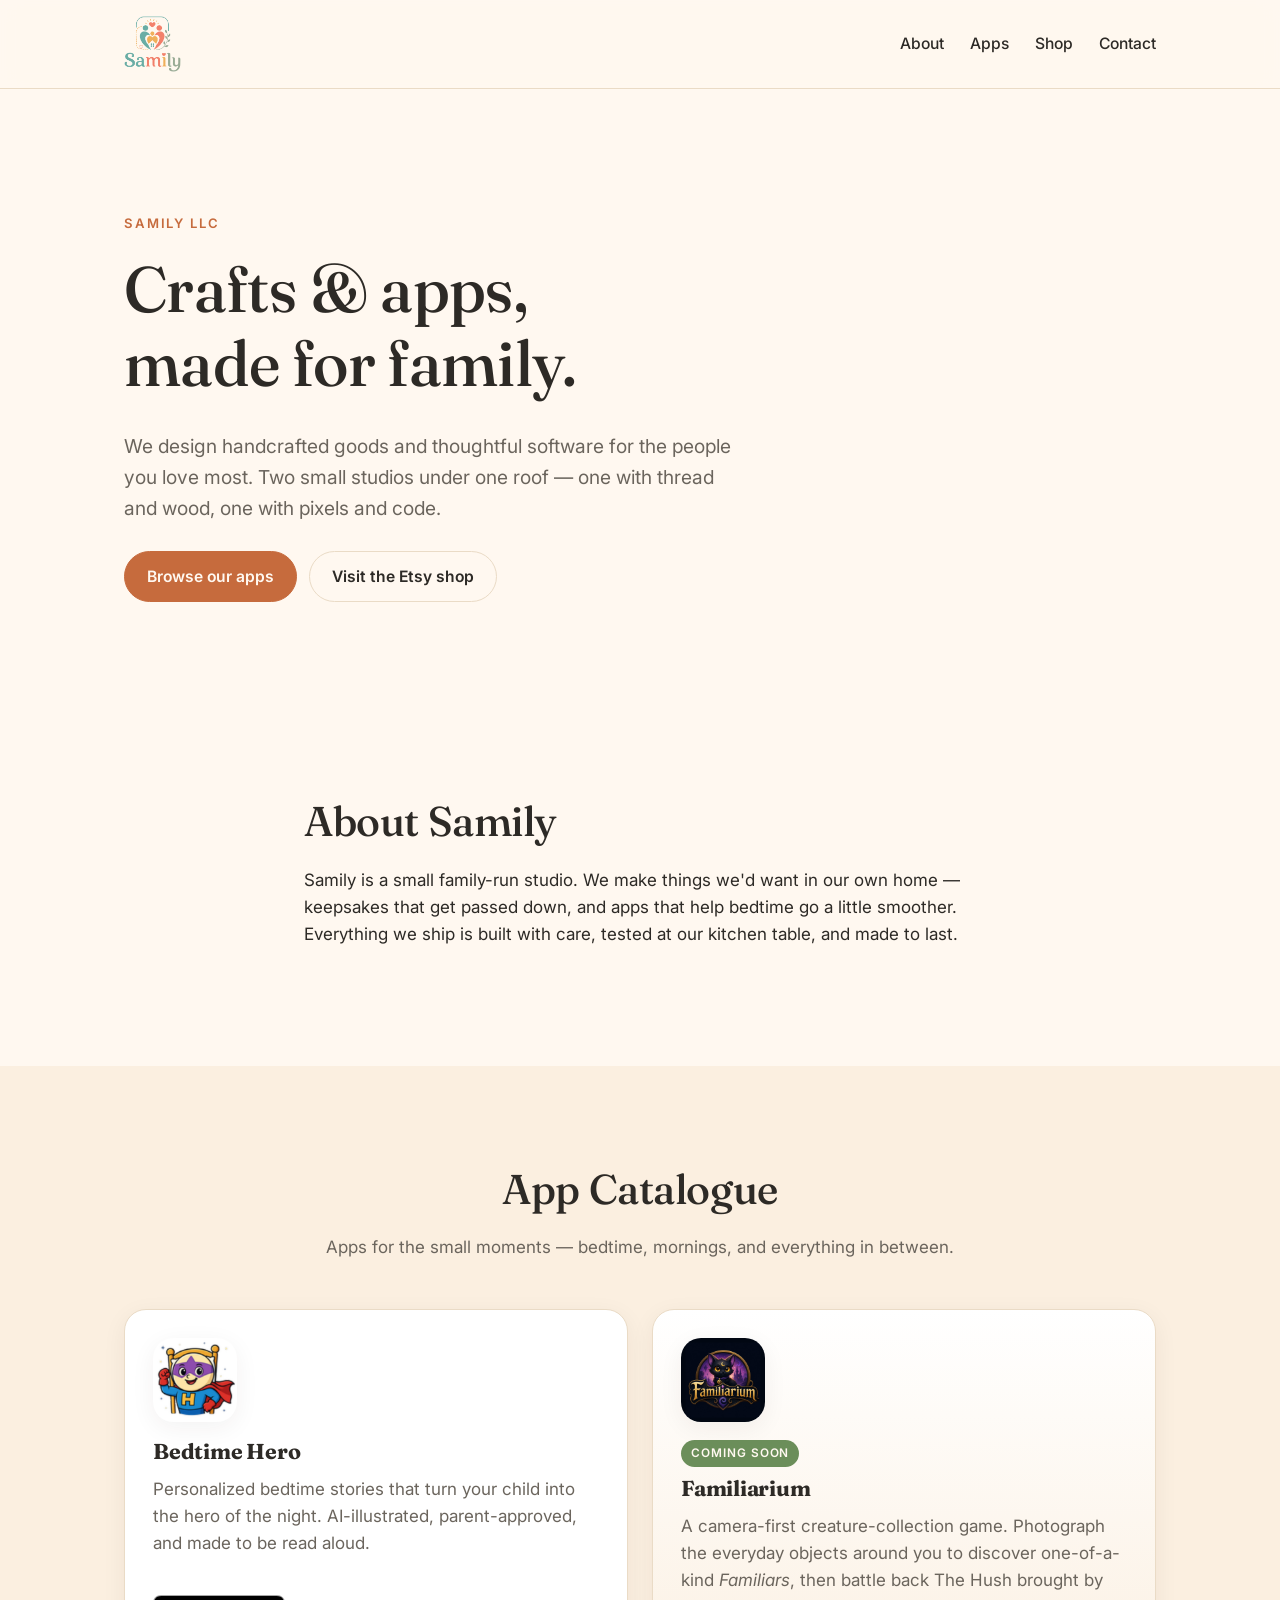
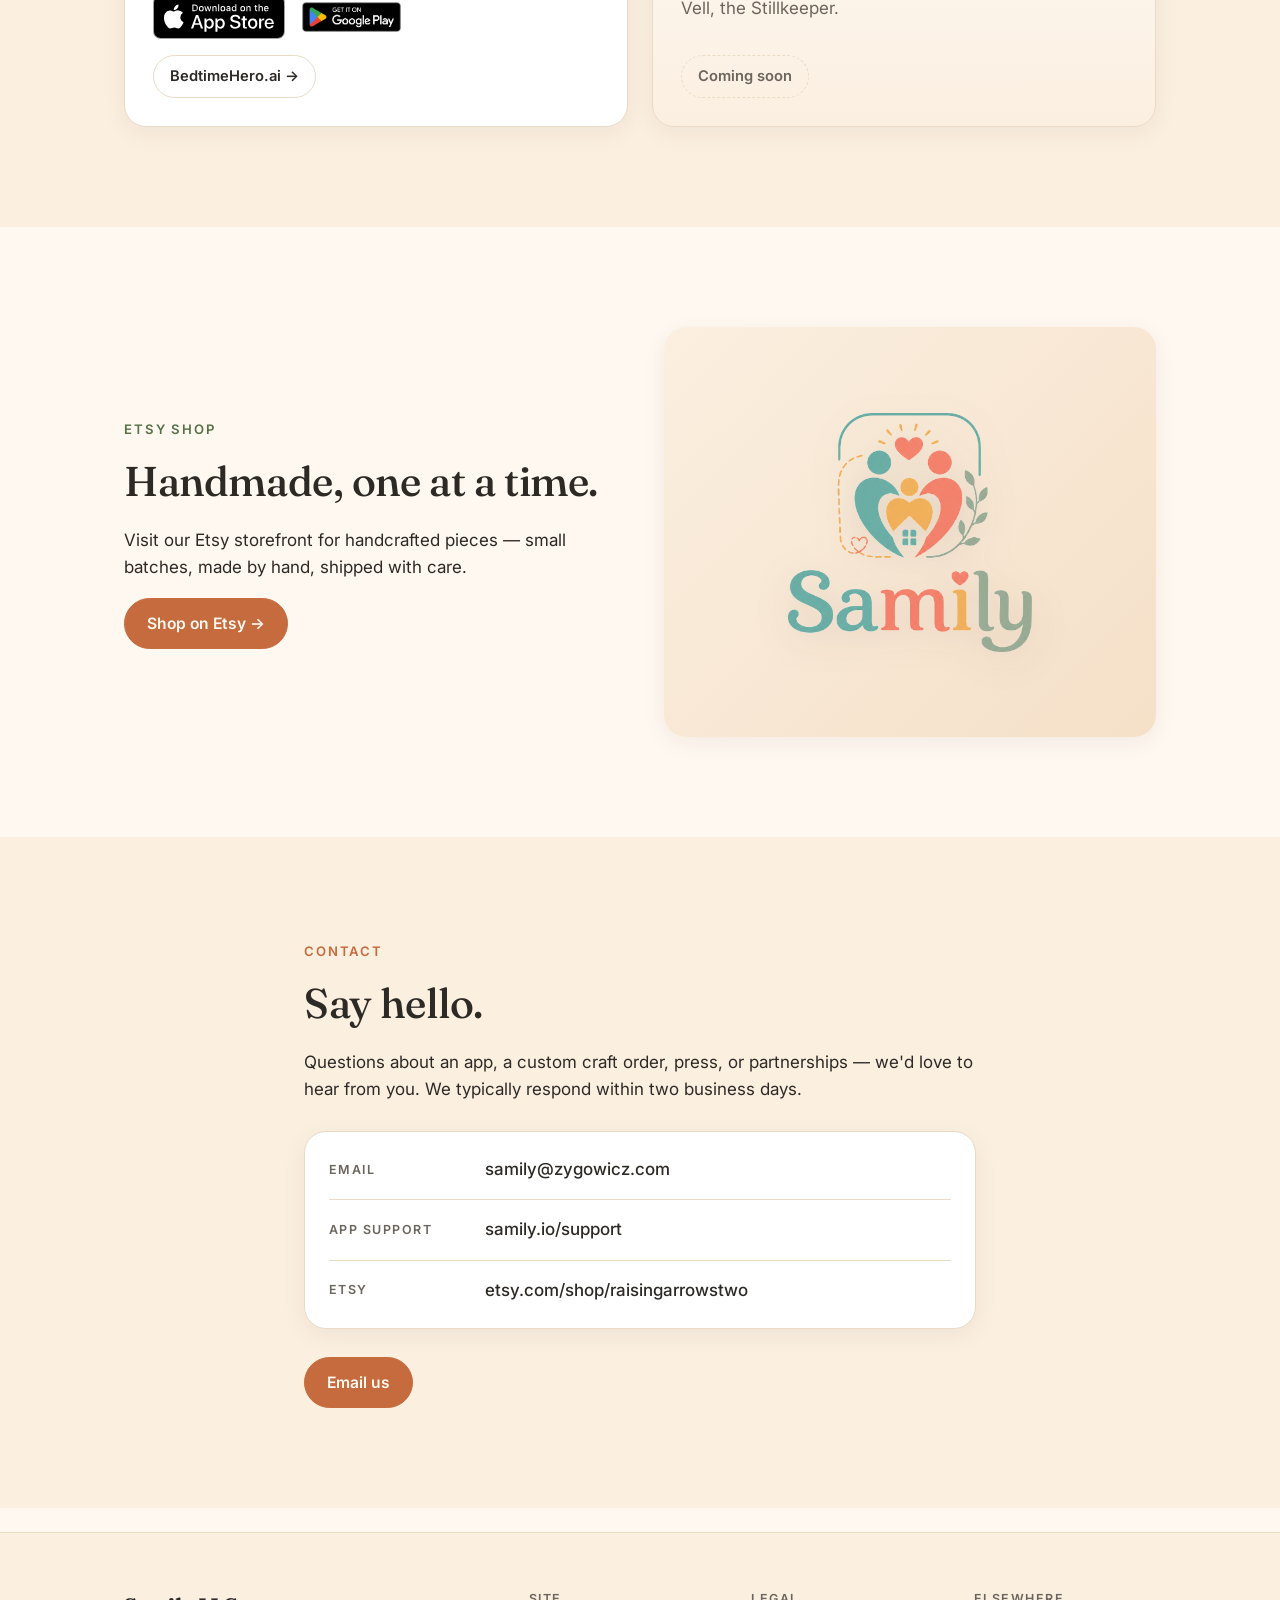
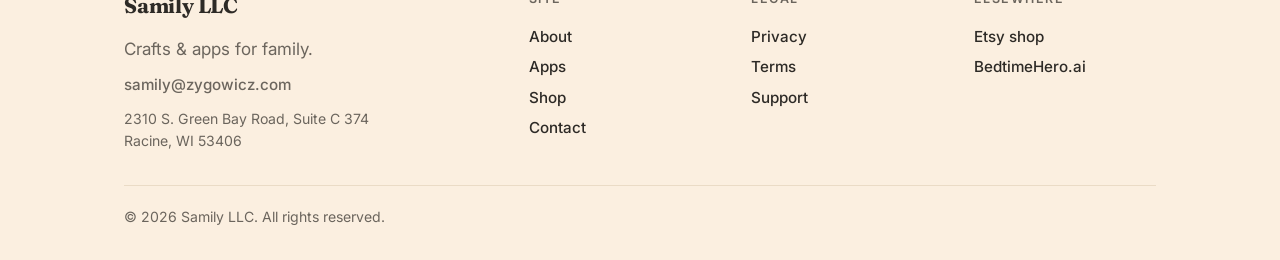
==== index.html @ d43f309b "Initial Samily marketing site Static GitHub Pages site for Samily LLC: hero, About, App Catalogue (B" ====
<!doctype html>
<html lang="en">
<head>
  <meta charset="utf-8" />
  <meta name="viewport" content="width=device-width, initial-scale=1" />
  <title>Samily &mdash; Crafts &amp; Apps for Family</title>
  <meta name="description" content="Samily LLC makes handcrafted goods and thoughtful apps designed around family life. Browse our Etsy shop and app catalogue." />
  <meta property="og:title" content="Samily &mdash; Crafts &amp; Apps for Family" />
  <meta property="og:description" content="Handcrafted goods and thoughtful apps designed around family life." />
  <meta property="og:type" content="website" />
  <meta name="theme-color" content="#FFF8F0" />
  <link rel="icon" type="image/png" href="assets/brand/samily-logo.png" />
  <link rel="apple-touch-icon" href="assets/brand/samily-logo.png" />
  <meta property="og:image" content="assets/brand/samily-logo.png" />
  <link rel="preconnect" href="https://fonts.googleapis.com" />
  <link rel="preconnect" href="https://fonts.gstatic.com" crossorigin />
  <link href="https://fonts.googleapis.com/css2?family=Fraunces:opsz,wght@9..144,500;9..144,700&family=Inter:wght@400;500;600&display=swap" rel="stylesheet" />
  <link rel="stylesheet" href="styles.css" />
</head>
<body>
  <header class="site-header">
    <div class="container header-inner">
      <a class="brand" href="#top" aria-label="Samily home">
        <img class="brand-logo" src="assets/brand/samily-logo.png" alt="Samily" width="160" height="160" />
      </a>
      <nav class="site-nav" aria-label="Primary">
        <a href="#about">About</a>
        <a href="#apps">Apps</a>
        <a href="#shop">Shop</a>
        <a href="#contact">Contact</a>
      </nav>
    </div>
  </header>

  <main id="top">
    <section class="hero">
      <div class="container">
        <p class="eyebrow">Samily LLC</p>
        <h1>Crafts &amp; apps,<br/>made for family.</h1>
        <p class="lede">We design handcrafted goods and thoughtful software for the people you love most. Two small studios under one roof &mdash; one with thread and wood, one with pixels and code.</p>
        <div class="cta-row">
          <a class="btn btn-primary" href="#apps">Browse our apps</a>
          <a class="btn btn-ghost" href="#shop">Visit the Etsy shop</a>
        </div>
      </div>
    </section>

    <section id="about" class="section">
      <div class="container narrow">
        <h2>About Samily</h2>
        <p>Samily is a small family-run studio. We make things we'd want in our own home &mdash; keepsakes that get passed down, and apps that help bedtime go a little smoother. Everything we ship is built with care, tested at our kitchen table, and made to last.</p>
      </div>
    </section>

    <section id="apps" class="section section-alt">
      <div class="container">
        <header class="section-head">
          <h2>App Catalogue</h2>
          <p>Apps for the small moments &mdash; bedtime, mornings, and everything in between.</p>
        </header>

        <div class="cards">
          <article class="card">
            <img class="card-icon-img" src="assets/apps/bedtime-hero-icon.png" alt="Bedtime Hero app icon" width="96" height="96" loading="lazy" />
            <div class="card-body">
              <h3>Bedtime Hero</h3>
              <p>Personalized bedtime stories that turn your child into the hero of the night. AI-illustrated, parent-approved, and made to be read aloud.</p>
              <div class="store-badges">
                <a href="https://apps.apple.com/us/app/bedtime-hero/id6743965612" target="_blank" rel="noopener" aria-label="Download Bedtime Hero on the App Store">
                  <img src="assets/badges/app-store.svg" alt="Download on the App Store" height="44" />
                </a>
                <a href="https://play.google.com/store/apps/details?id=ai.bedtimehero" target="_blank" rel="noopener" aria-label="Get Bedtime Hero on Google Play">
                  <img src="assets/badges/google-play.png" alt="Get it on Google Play" height="44" />
                </a>
              </div>
              <div class="card-actions">
                <a class="btn btn-ghost btn-sm" href="https://BedtimeHero.ai" target="_blank" rel="noopener">BedtimeHero.ai &rarr;</a>
              </div>
            </div>
          </article>

          <article class="card card-soon">
            <img class="card-icon-img" src="assets/apps/familiarium-icon.png" alt="Familiarium app icon" width="96" height="96" loading="lazy" />
            <div class="card-body">
              <div class="badge">Coming soon</div>
              <h3>Familiarium</h3>
              <p>A camera-first creature-collection game. Photograph the everyday objects around you to discover one-of-a-kind <em>Familiars</em>, then battle back The Hush brought by Vell, the Stillkeeper.</p>
              <div class="card-actions">
                <span class="btn btn-disabled btn-sm" aria-disabled="true">Coming soon</span>
              </div>
            </div>
          </article>
        </div>
      </div>
    </section>

    <section id="shop" class="section">
      <div class="container shop-grid">
        <div>
          <p class="eyebrow eyebrow-sage">Etsy Shop</p>
          <h2>Handmade, one at a time.</h2>
          <p>Visit our Etsy storefront for handcrafted pieces &mdash; small batches, made by hand, shipped with care.</p>
          <a class="btn btn-primary" href="https://www.etsy.com/shop/raisingarrowstwo" target="_blank" rel="noopener">Shop on Etsy &rarr;</a>
        </div>
        <div class="shop-card">
          <img class="shop-logo" src="assets/brand/samily-logo.png" alt="Samily logo" />
        </div>
      </div>
    </section>

    <section id="contact" class="section section-alt">
      <div class="container narrow contact-block">
        <p class="eyebrow">Contact</p>
        <h2>Say hello.</h2>
        <p>Questions about an app, a custom craft order, press, or partnerships &mdash; we'd love to hear from you. We typically respond within two business days.</p>
        <div class="contact-card">
          <div class="contact-row">
            <span class="contact-label">Email</span>
            <a class="contact-value" href="mailto:samily@zygowicz.com">samily@zygowicz.com</a>
          </div>
          <div class="contact-row">
            <span class="contact-label">App support</span>
            <a class="contact-value" href="support.html">samily.io/support</a>
          </div>
          <div class="contact-row">
            <span class="contact-label">Etsy</span>
            <a class="contact-value" href="https://www.etsy.com/shop/raisingarrowstwo" target="_blank" rel="noopener">etsy.com/shop/raisingarrowstwo</a>
          </div>
        </div>
        <div class="cta-row">
          <a class="btn btn-primary" href="mailto:samily@zygowicz.com">Email us</a>
        </div>
      </div>
    </section>
  </main>

  <footer class="site-footer">
    <div class="container">
      <div class="footer-grid">
        <div class="footer-col">
          <p class="brand-name footer-brand">Samily LLC</p>
          <p class="muted">Crafts &amp; apps for family.</p>
          <p class="muted small">
            <a href="mailto:samily@zygowicz.com">samily@zygowicz.com</a>
          </p>
          <p class="muted small footer-address">2310 S. Green Bay Road, Suite C 374<br/>Racine, WI 53406</p>
        </div>
        <div class="footer-col">
          <p class="footer-heading">Site</p>
          <a href="#about">About</a>
          <a href="#apps">Apps</a>
          <a href="#shop">Shop</a>
          <a href="#contact">Contact</a>
        </div>
        <div class="footer-col">
          <p class="footer-heading">Legal</p>
          <a href="privacy.html">Privacy</a>
          <a href="terms.html">Terms</a>
          <a href="support.html">Support</a>
        </div>
        <div class="footer-col">
          <p class="footer-heading">Elsewhere</p>
          <a href="https://www.etsy.com/shop/raisingarrowstwo" target="_blank" rel="noopener">Etsy shop</a>
          <a href="https://BedtimeHero.ai" target="_blank" rel="noopener">BedtimeHero.ai</a>
        </div>
      </div>
      <p class="muted small footer-copyright">&copy; <span id="year"></span> Samily LLC. All rights reserved.</p>
    </div>
  </footer>

  <script>document.getElementById('year').textContent = new Date().getFullYear();</script>
</body>
</html>
---- styles.css ----
:root {
  --bg: #FFF8F0;
  --bg-alt: #FBEFE0;
  --accent: #C66B3D;
  --accent-dark: #A85728;
  --sage: #6B8E5A;
  --sage-dark: #557247;
  --text: #2D2A26;
  --text-muted: #6B655D;
  --border: #EADBC6;
  --shadow: 0 6px 24px rgba(45, 42, 38, 0.06);
  --shadow-lg: 0 16px 40px rgba(45, 42, 38, 0.10);
  --radius: 14px;
  --radius-lg: 22px;
  --serif: "Fraunces", ui-serif, Georgia, serif;
  --sans: "Inter", system-ui, -apple-system, "Segoe UI", sans-serif;
}

* { box-sizing: border-box; }

html { scroll-behavior: smooth; }

body {
  margin: 0;
  background: var(--bg);
  color: var(--text);
  font-family: var(--sans);
  font-size: 17px;
  line-height: 1.6;
  -webkit-font-smoothing: antialiased;
}

a { color: var(--accent-dark); text-decoration: none; }
a:hover { text-decoration: underline; }

h1, h2, h3 {
  font-family: var(--serif);
  font-weight: 500;
  line-height: 1.15;
  letter-spacing: -0.01em;
  margin: 0 0 0.5em;
  color: var(--text);
}

h1 { font-size: clamp(2.4rem, 5vw, 4rem); font-weight: 500; }
h2 { font-size: clamp(1.8rem, 3.4vw, 2.6rem); }
h3 { font-size: 1.35rem; font-weight: 700; }

p { margin: 0 0 1em; }

.container {
  width: 100%;
  max-width: 1080px;
  margin: 0 auto;
  padding: 0 24px;
}
.container.narrow { max-width: 720px; }

/* Header */
.site-header {
  position: sticky;
  top: 0;
  z-index: 10;
  background: rgba(255, 248, 240, 0.85);
  backdrop-filter: saturate(160%) blur(10px);
  -webkit-backdrop-filter: saturate(160%) blur(10px);
  border-bottom: 1px solid var(--border);
}
.header-inner {
  display: flex;
  align-items: center;
  justify-content: space-between;
  padding-top: 16px;
  padding-bottom: 16px;
}
.brand {
  display: inline-flex;
  align-items: center;
  color: var(--text);
}
.brand:hover { text-decoration: none; }
.brand-logo {
  height: 56px;
  width: auto;
  display: block;
}
.brand-name { letter-spacing: -0.01em; font-family: var(--serif); font-weight: 700; font-size: 1.4rem; }

.site-nav { display: flex; gap: 26px; }
.site-nav a {
  color: var(--text);
  font-weight: 500;
  font-size: 0.98rem;
}
.site-nav a:hover { color: var(--accent-dark); text-decoration: none; }

/* Hero */
.hero {
  padding: clamp(56px, 10vw, 120px) 0 clamp(48px, 8vw, 96px);
}
.eyebrow {
  display: inline-block;
  font-size: 0.82rem;
  font-weight: 600;
  letter-spacing: 0.14em;
  text-transform: uppercase;
  color: var(--accent);
  margin: 0 0 18px;
}
.eyebrow-sage { color: var(--sage-dark); }
.lede {
  font-size: clamp(1.05rem, 1.6vw, 1.2rem);
  color: var(--text-muted);
  max-width: 620px;
  margin-top: 12px;
}
.cta-row {
  display: flex;
  flex-wrap: wrap;
  gap: 12px;
  margin-top: 28px;
}

/* Buttons */
.btn {
  display: inline-flex;
  align-items: center;
  justify-content: center;
  padding: 12px 22px;
  border-radius: 999px;
  font-weight: 600;
  font-size: 0.98rem;
  border: 1.5px solid transparent;
  transition: transform 0.12s ease, background 0.12s ease, color 0.12s ease, border-color 0.12s ease;
  cursor: pointer;
  white-space: nowrap;
}
.btn:hover { text-decoration: none; transform: translateY(-1px); }
.btn-sm { padding: 9px 16px; font-size: 0.92rem; }
.btn-primary {
  background: var(--accent);
  color: #FFF8F0;
  border-color: var(--accent);
}
.btn-primary:hover { background: var(--accent-dark); border-color: var(--accent-dark); }
.btn-ghost {
  background: transparent;
  color: var(--text);
  border-color: var(--border);
}
.btn-ghost:hover { background: var(--bg-alt); border-color: var(--accent); color: var(--accent-dark); }
.btn-disabled {
  background: transparent;
  color: var(--text-muted);
  border: 1.5px dashed var(--border);
  cursor: not-allowed;
}

/* Sections */
.section { padding: clamp(56px, 8vw, 100px) 0; }
.section-alt { background: var(--bg-alt); }
.section-head { text-align: center; max-width: 640px; margin: 0 auto 48px; }
.section-head p { color: var(--text-muted); }

/* Cards */
.cards {
  display: grid;
  grid-template-columns: repeat(auto-fit, minmax(280px, 1fr));
  gap: 24px;
}
.card {
  background: #fff;
  border: 1px solid var(--border);
  border-radius: var(--radius-lg);
  padding: 28px;
  box-shadow: var(--shadow);
  display: flex;
  flex-direction: column;
  gap: 18px;
  transition: transform 0.2s ease, box-shadow 0.2s ease;
}
.card:hover { transform: translateY(-3px); box-shadow: var(--shadow-lg); }
.card-icon {
  font-size: 2.4rem;
  width: 64px;
  height: 64px;
  border-radius: 18px;
  background: var(--bg-alt);
  display: flex;
  align-items: center;
  justify-content: center;
}
.card-icon-img {
  width: 84px;
  height: 84px;
  border-radius: 20px;
  object-fit: cover;
  box-shadow: var(--shadow);
  background: #fff;
}
.card-soon { background: linear-gradient(180deg, #fff 0%, #FBEFE0 100%); }
.card-soon .card-icon { background: #fff; }
.store-badges {
  display: flex;
  flex-wrap: wrap;
  gap: 10px;
  margin-top: 18px;
}
.store-badges a { display: inline-flex; transition: transform 0.12s ease; }
.store-badges a:hover { transform: translateY(-2px); }
.store-badges img { height: 44px; width: auto; display: block; }
.card-body { display: flex; flex-direction: column; flex: 1; }
.card-body p { color: var(--text-muted); flex: 1; }
.card-actions {
  display: flex;
  flex-wrap: wrap;
  gap: 8px;
  margin-top: 16px;
}
.badge {
  display: inline-block;
  align-self: flex-start;
  background: var(--sage);
  color: #FFF8F0;
  font-size: 0.74rem;
  font-weight: 600;
  letter-spacing: 0.08em;
  text-transform: uppercase;
  padding: 4px 10px;
  border-radius: 999px;
  margin-bottom: 10px;
}

/* Shop */
.shop-grid {
  display: grid;
  grid-template-columns: 1fr 1fr;
  gap: 48px;
  align-items: center;
}
@media (max-width: 720px) {
  .shop-grid { grid-template-columns: 1fr; }
}
.shop-card {
  background: linear-gradient(135deg, var(--bg-alt) 0%, #F5E0C8 100%);
  border-radius: var(--radius-lg);
  padding: 48px;
  box-shadow: var(--shadow);
  aspect-ratio: 1.2 / 1;
  display: flex;
  align-items: center;
  justify-content: center;
}
.shop-logo {
  max-width: 78%;
  max-height: 78%;
  width: auto;
  height: auto;
  object-fit: contain;
  filter: drop-shadow(0 8px 18px rgba(45, 42, 38, 0.10));
}

/* Contact */
.contact-block { text-align: left; }
.contact-card {
  background: #fff;
  border: 1px solid var(--border);
  border-radius: var(--radius-lg);
  padding: 8px 24px;
  box-shadow: var(--shadow);
  margin: 28px 0;
}
.contact-row {
  display: grid;
  grid-template-columns: 140px 1fr;
  align-items: center;
  gap: 16px;
  padding: 16px 0;
  border-bottom: 1px solid var(--border);
}
.contact-row:last-child { border-bottom: none; }
@media (max-width: 560px) {
  .contact-row { grid-template-columns: 1fr; gap: 4px; padding: 14px 0; }
}
.contact-label {
  font-size: 0.78rem;
  font-weight: 600;
  letter-spacing: 0.12em;
  text-transform: uppercase;
  color: var(--text-muted);
}
.contact-value { font-weight: 500; color: var(--text); word-break: break-word; }
.contact-value:hover { color: var(--accent-dark); }

/* Footer */
.site-footer {
  border-top: 1px solid var(--border);
  background: var(--bg-alt);
  padding: 56px 0 32px;
  margin-top: 24px;
}
.footer-grid {
  display: grid;
  grid-template-columns: 2fr 1fr 1fr 1fr;
  gap: 40px;
  margin-bottom: 32px;
}
@media (max-width: 720px) {
  .footer-grid { grid-template-columns: 1fr 1fr; gap: 32px 24px; }
}
@media (max-width: 460px) {
  .footer-grid { grid-template-columns: 1fr; }
}
.footer-col { display: flex; flex-direction: column; gap: 6px; }
.footer-col a {
  color: var(--text);
  font-weight: 500;
  font-size: 0.95rem;
}
.footer-col a:hover { color: var(--accent-dark); }
.footer-heading {
  font-size: 0.78rem;
  font-weight: 600;
  letter-spacing: 0.12em;
  text-transform: uppercase;
  color: var(--text-muted);
  margin: 0 0 10px;
}
.footer-brand { font-family: var(--serif); font-size: 1.3rem; font-weight: 700; margin: 0 0 4px; }
.footer-address { margin-top: 12px; }
.footer-copyright {
  border-top: 1px solid var(--border);
  padding-top: 20px;
  text-align: left;
}
.muted { color: var(--text-muted); margin: 4px 0 0; }
.small { font-size: 0.88rem; }
.small a { color: var(--text-muted); }
.small a:hover { color: var(--accent-dark); }

/* Legal / long-form pages */
.page-hero {
  padding: clamp(56px, 8vw, 90px) 0 clamp(28px, 4vw, 44px);
  border-bottom: 1px solid var(--border);
}
.page-hero h1 { font-size: clamp(2rem, 4vw, 3rem); }
.page-hero .lede { margin-top: 8px; }
.prose {
  padding: clamp(40px, 6vw, 64px) 0 clamp(56px, 8vw, 90px);
}
.prose h2 {
  font-size: 1.5rem;
  margin-top: 2.2em;
  margin-bottom: 0.6em;
}
.prose h2:first-child { margin-top: 0; }
.prose p, .prose ul { color: var(--text); }
.prose ul { padding-left: 1.3em; margin: 0 0 1em; }
.prose li { margin-bottom: 0.4em; }
.prose .updated {
  color: var(--text-muted);
  font-size: 0.92rem;
  margin-bottom: 32px;
}
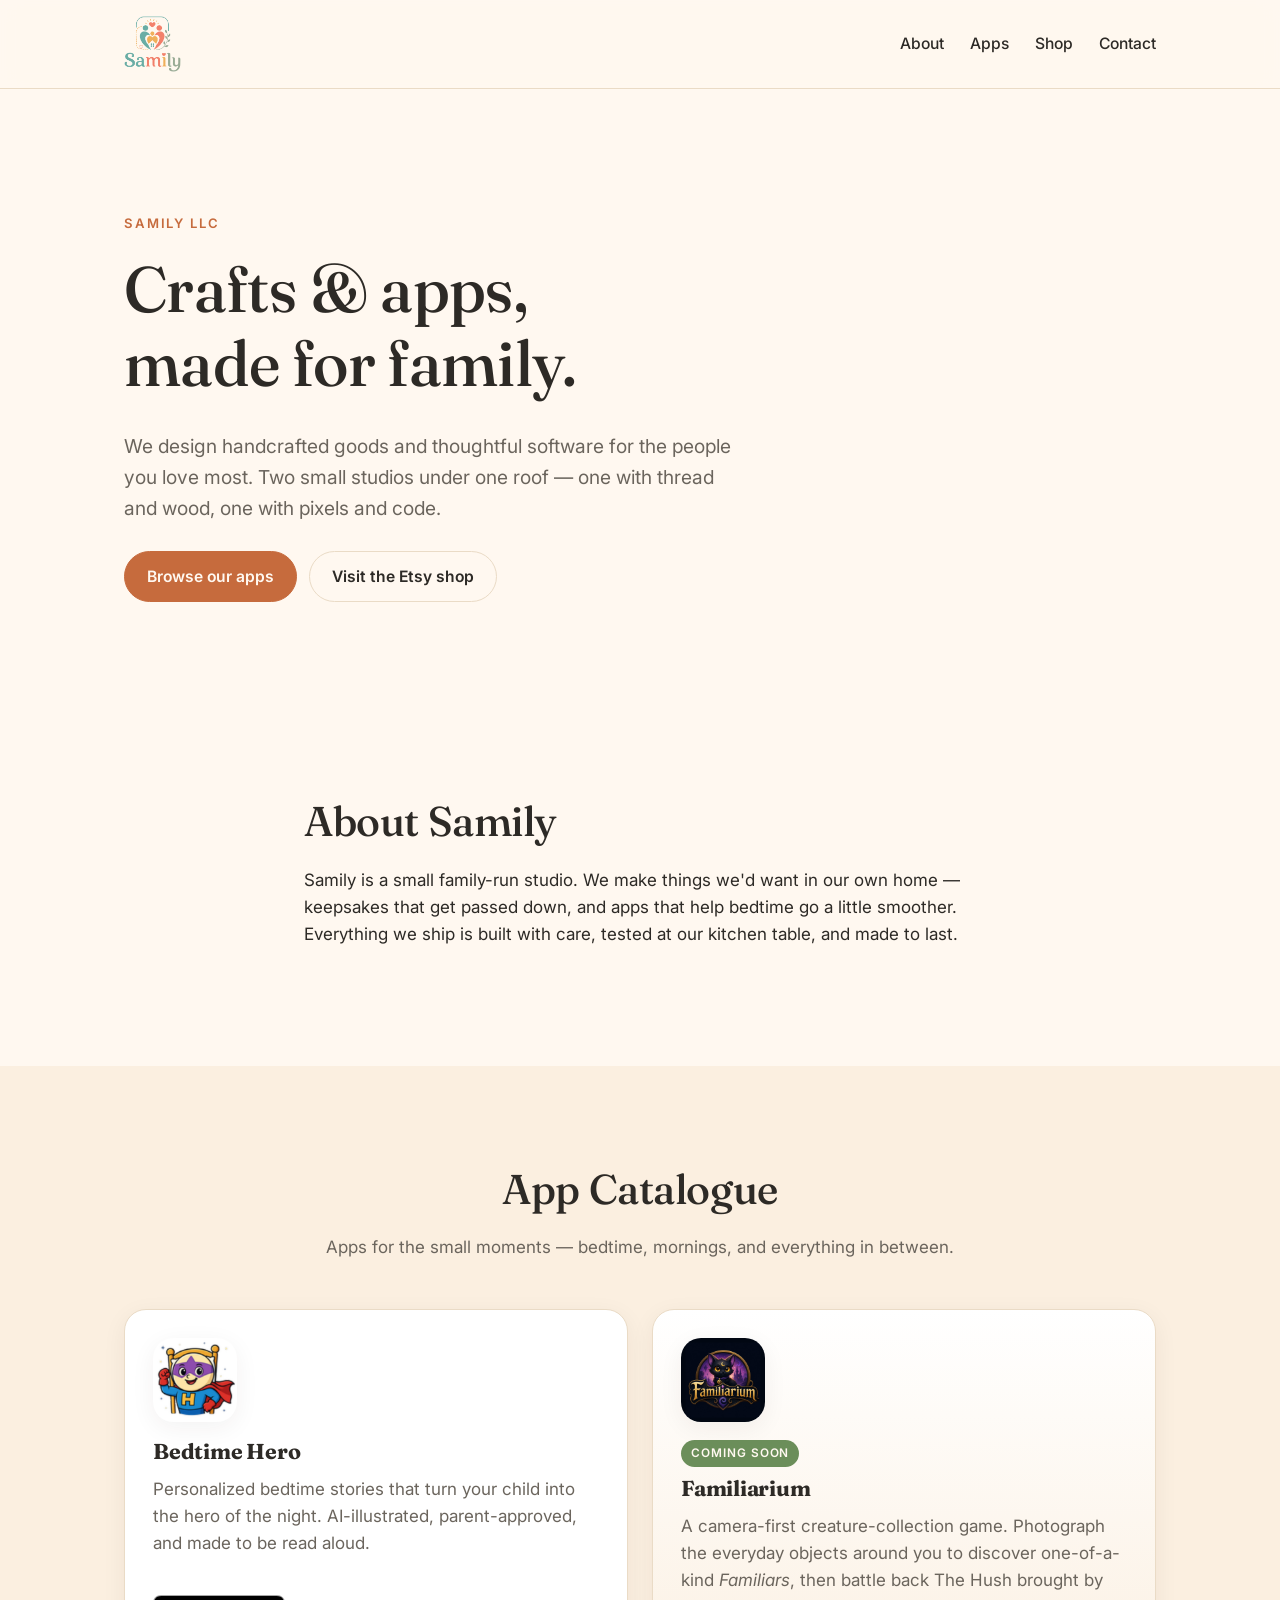
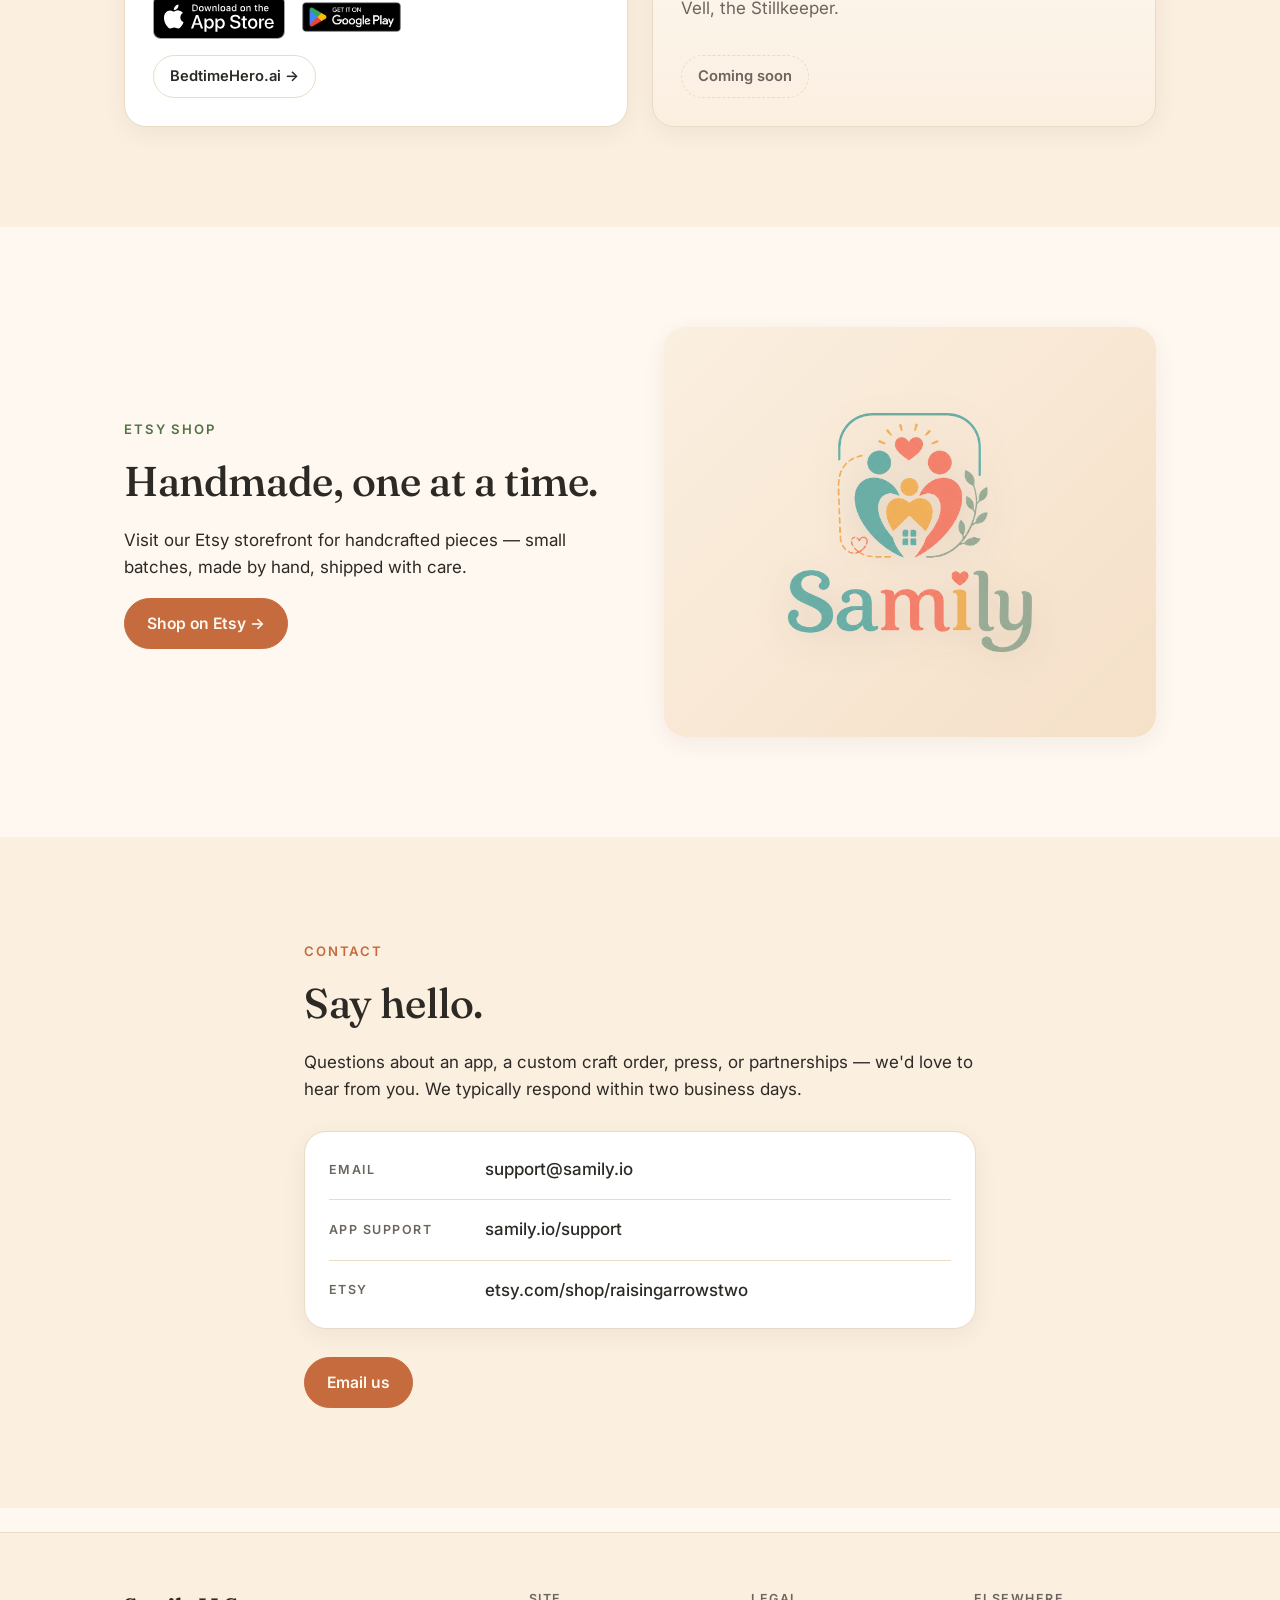
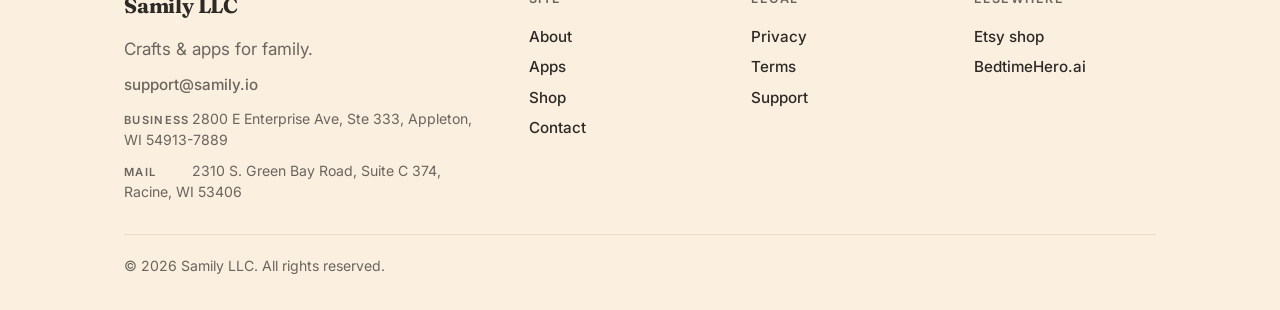
==== commit 8890116d: "Add business address; swap contact email to support@samily.io Footer now lists both the Appleton bus" ====
--- a/index.html
+++ b/index.html
@@ -116,7 +116,7 @@
         <div class="contact-card">
           <div class="contact-row">
             <span class="contact-label">Email</span>
-            <a class="contact-value" href="mailto:samily@zygowicz.com">samily@zygowicz.com</a>
+            <a class="contact-value" href="mailto:support@samily.io">support@samily.io</a>
           </div>
           <div class="contact-row">
             <span class="contact-label">App support</span>
@@ -128,7 +128,7 @@
           </div>
         </div>
         <div class="cta-row">
-          <a class="btn btn-primary" href="mailto:samily@zygowicz.com">Email us</a>
+          <a class="btn btn-primary" href="mailto:support@samily.io">Email us</a>
         </div>
       </div>
     </section>
@@ -141,9 +141,10 @@
           <p class="brand-name footer-brand">Samily LLC</p>
           <p class="muted">Crafts &amp; apps for family.</p>
           <p class="muted small">
-            <a href="mailto:samily@zygowicz.com">samily@zygowicz.com</a>
+            <a href="mailto:support@samily.io">support@samily.io</a>
           </p>
-          <p class="muted small footer-address">2310 S. Green Bay Road, Suite C 374<br/>Racine, WI 53406</p>
+          <p class="muted small footer-address"><span class="addr-label">Business</span>2800 E Enterprise Ave, Ste 333, Appleton, WI 54913-7889</p>
+          <p class="muted small footer-address"><span class="addr-label">Mail</span>2310 S. Green Bay Road, Suite C 374, Racine, WI 53406</p>
         </div>
         <div class="footer-col">
           <p class="footer-heading">Site</p>
--- a/styles.css
+++ b/styles.css
@@ -327,7 +327,17 @@
   margin: 0 0 10px;
 }
 .footer-brand { font-family: var(--serif); font-size: 1.3rem; font-weight: 700; margin: 0 0 4px; }
-.footer-address { margin-top: 12px; }
+.footer-address { margin-top: 10px; line-height: 1.5; }
+.addr-label {
+  display: inline-block;
+  width: 64px;
+  font-size: 0.7rem;
+  font-weight: 600;
+  letter-spacing: 0.12em;
+  text-transform: uppercase;
+  color: var(--text-muted);
+  margin-right: 4px;
+}
 .footer-copyright {
   border-top: 1px solid var(--border);
   padding-top: 20px;
